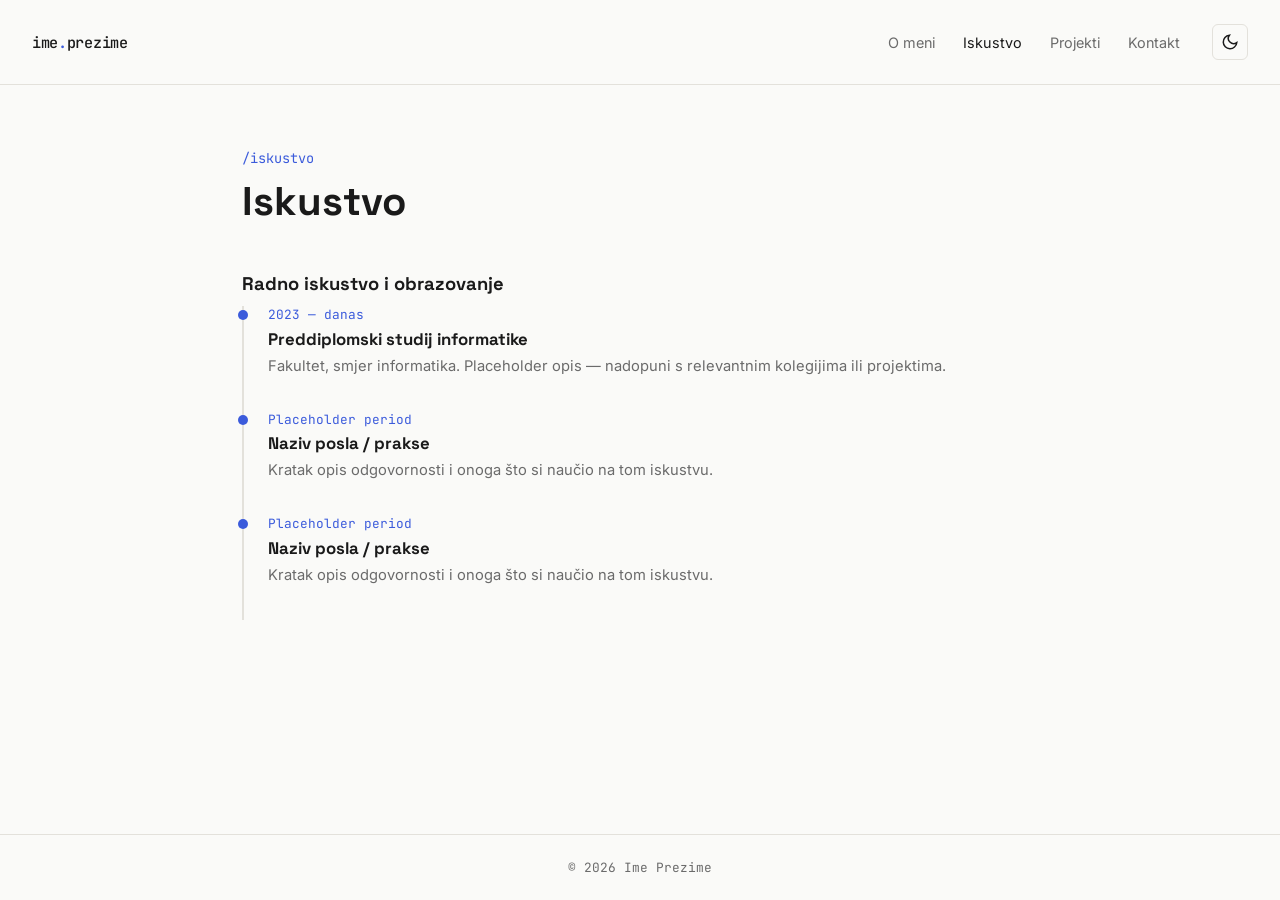
==== iskustvo.html @ db8a9c96 "Ispravljena struktura fajlova - premjesteno u root" ====
<!DOCTYPE html>
<html lang="hr">
<head>
<meta charset="UTF-8">
<meta name="viewport" content="width=device-width, initial-scale=1.0">
<title>Iskustvo — Ime Prezime</title>
<link rel="stylesheet" href="style.css">
</head>
<body>

<header>
  <div class="logo">ime<span>.</span>prezime</div>
  <nav>
    <ul>
      <li><a href="o-meni.html">O meni</a></li>
      <li><a href="iskustvo.html" class="active">Iskustvo</a></li>
      <li><a href="projekti.html">Projekti</a></li>
      <li><a href="kontakt.html">Kontakt</a></li>
    </ul>
    <button id="theme-toggle" aria-label="Promijeni temu">
      <svg class="icon-sun" viewBox="0 0 24 24" fill="none" stroke="currentColor" stroke-width="2"><circle cx="12" cy="12" r="4"/><path d="M12 2v2M12 20v2M4.93 4.93l1.41 1.41M17.66 17.66l1.41 1.41M2 12h2M20 12h2M4.93 19.07l1.41-1.41M17.66 6.34l1.41-1.41"/></svg>
      <svg class="icon-moon" viewBox="0 0 24 24" fill="none" stroke="currentColor" stroke-width="2"><path d="M21 12.79A9 9 0 1 1 11.21 3 7 7 0 0 0 21 12.79z"/></svg>
    </button>
  </nav>
</header>

<main>
  <div class="page-header">
    <span class="eyebrow mono">/iskustvo</span>
    <h1>Iskustvo</h1>
  </div>

  <section>
    <h2>Radno iskustvo i obrazovanje</h2>

    <div class="timeline-item">
      <span class="period mono">2023 — danas</span>
      <h3>Preddiplomski studij informatike</h3>
      <p>Fakultet, smjer informatika. Placeholder opis — nadopuni s relevantnim kolegijima ili projektima.</p>
    </div>

    <div class="timeline-item">
      <span class="period mono">Placeholder period</span>
      <h3>Naziv posla / prakse</h3>
      <p>Kratak opis odgovornosti i onoga što si naučio na tom iskustvu.</p>
    </div>

    <div class="timeline-item">
      <span class="period mono">Placeholder period</span>
      <h3>Naziv posla / prakse</h3>
      <p>Kratak opis odgovornosti i onoga što si naučio na tom iskustvu.</p>
    </div>
  </section>
</main>

<footer>
  © 2026 Ime Prezime
</footer>

<script src="script.js"></script>
</body>
</html>
---- style.css ----
@import url('https://fonts.googleapis.com/css2?family=Space+Grotesk:wght@400;500;700&family=Inter:wght@400;500&family=JetBrains+Mono:wght@400;500&display=swap');

:root {
  --bg: #FAFAF8;
  --text: #1A1A1A;
  --text-muted: #6B6B6B;
  --border: #E3E1DB;
  --accent: #3B5BDB;
  --card-bg: #FFFFFF;
  --transition: background-color 0.25s ease, color 0.25s ease, border-color 0.25s ease;
}

[data-theme="dark"] {
  --bg: #121212;
  --text: #EDEDED;
  --text-muted: #9A9A9A;
  --border: #2A2A2A;
  --accent: #6E8CFF;
  --card-bg: #1A1A1A;
}

* {
  margin: 0;
  padding: 0;
  box-sizing: border-box;
}

body {
  background: var(--bg);
  color: var(--text);
  font-family: 'Inter', sans-serif;
  transition: var(--transition);
  min-height: 100vh;
  display: flex;
  flex-direction: column;
}

h1, h2, h3 {
  font-family: 'Space Grotesk', sans-serif;
  font-weight: 700;
  line-height: 1.15;
}

a {
  color: inherit;
  text-decoration: none;
}

.mono {
  font-family: 'JetBrains Mono', monospace;
}

/* Header / nav */
header {
  display: flex;
  justify-content: space-between;
  align-items: center;
  padding: 1.5rem 2rem;
  border-bottom: 1px solid var(--border);
  transition: var(--transition);
}

.logo {
  font-family: 'JetBrains Mono', monospace;
  font-size: 0.95rem;
  font-weight: 500;
  letter-spacing: -0.02em;
}

.logo span {
  color: var(--accent);
}

nav {
  display: flex;
  align-items: center;
  gap: 2rem;
}

nav ul {
  list-style: none;
  display: flex;
  gap: 1.75rem;
}

nav a {
  font-size: 0.9rem;
  color: var(--text-muted);
  transition: color 0.2s ease;
}

nav a:hover,
nav a.active {
  color: var(--text);
}

#theme-toggle {
  background: none;
  border: 1px solid var(--border);
  border-radius: 6px;
  width: 36px;
  height: 36px;
  display: flex;
  align-items: center;
  justify-content: center;
  cursor: pointer;
  color: var(--text);
  transition: var(--transition), border-color 0.2s ease;
}

#theme-toggle:hover {
  border-color: var(--accent);
}

#theme-toggle svg {
  width: 18px;
  height: 18px;
}

[data-theme="dark"] .icon-sun { display: block; }
[data-theme="dark"] .icon-moon { display: none; }
[data-theme="light"] .icon-sun,
:root:not([data-theme]) .icon-sun { display: none; }
[data-theme="light"] .icon-moon,
:root:not([data-theme]) .icon-moon { display: block; }

/* Main content wrapper */
main {
  flex: 1;
  width: 100%;
  max-width: 860px;
  margin: 0 auto;
  padding: 4rem 2rem;
}

/* Landing hero */
.hero {
  margin-bottom: 4rem;
}

.eyebrow {
  font-family: 'JetBrains Mono', monospace;
  font-size: 0.85rem;
  color: var(--accent);
  margin-bottom: 1rem;
  display: block;
}

.hero h1 {
  font-size: clamp(2rem, 5vw, 3rem);
  margin-bottom: 1rem;
}

.hero p {
  color: var(--text-muted);
  font-size: 1.05rem;
  max-width: 560px;
  line-height: 1.6;
}

/* Cards grid */
.card-grid {
  display: grid;
  grid-template-columns: repeat(2, 1fr);
  gap: 1rem;
}

.card {
  background: var(--card-bg);
  border: 1px solid var(--border);
  border-radius: 10px;
  padding: 1.75rem;
  transition: var(--transition), border-color 0.2s ease, transform 0.2s ease;
  display: block;
}

.card:hover {
  border-color: var(--accent);
  transform: translateY(-2px);
}

.card .path {
  font-family: 'JetBrains Mono', monospace;
  font-size: 0.8rem;
  color: var(--accent);
  display: block;
  margin-bottom: 0.75rem;
}

.card h3 {
  font-size: 1.15rem;
  margin-bottom: 0.5rem;
}

.card p {
  color: var(--text-muted);
  font-size: 0.9rem;
  line-height: 1.5;
}

/* Subpage layout */
.page-header {
  margin-bottom: 3rem;
}

.page-header .eyebrow {
  margin-bottom: 0.75rem;
}

.page-header h1 {
  font-size: clamp(1.75rem, 4vw, 2.5rem);
}

section {
  margin-bottom: 2.5rem;
}

section h2 {
  font-size: 1.15rem;
  margin-bottom: 0.75rem;
  color: var(--text);
}

section p, section li {
  color: var(--text-muted);
  line-height: 1.7;
  font-size: 0.98rem;
}

section ul {
  padding-left: 1.2rem;
}

/* Timeline (iskustvo) */
.timeline-item {
  border-left: 2px solid var(--border);
  padding-left: 1.5rem;
  padding-bottom: 2rem;
  position: relative;
}

.timeline-item::before {
  content: '';
  position: absolute;
  left: -6px;
  top: 4px;
  width: 10px;
  height: 10px;
  border-radius: 50%;
  background: var(--accent);
}

.timeline-item .period {
  font-family: 'JetBrains Mono', monospace;
  font-size: 0.8rem;
  color: var(--accent);
  display: block;
  margin-bottom: 0.4rem;
}

.timeline-item h3 {
  font-size: 1.05rem;
  margin-bottom: 0.3rem;
}

.timeline-item p {
  font-size: 0.92rem;
}

/* Project cards (projekti) */
.project {
  border: 1px solid var(--border);
  border-radius: 10px;
  padding: 1.75rem;
  margin-bottom: 1.25rem;
  background: var(--card-bg);
  transition: var(--transition);
}

.project h3 {
  font-size: 1.1rem;
  margin-bottom: 0.5rem;
}

.project p {
  margin-bottom: 0.85rem;
}

.tags {
  display: flex;
  gap: 0.5rem;
  flex-wrap: wrap;
}

.tag {
  font-family: 'JetBrains Mono', monospace;
  font-size: 0.75rem;
  color: var(--accent);
  border: 1px solid var(--border);
  border-radius: 5px;
  padding: 0.2rem 0.55rem;
}

/* Contact page */
.contact-list {
  display: flex;
  flex-direction: column;
  gap: 0.5rem;
}

.contact-item {
  display: flex;
  align-items: center;
  gap: 1rem;
  padding: 1rem 0;
  border-bottom: 1px solid var(--border);
}

.contact-item .label {
  font-family: 'JetBrains Mono', monospace;
  font-size: 0.8rem;
  color: var(--text-muted);
  width: 100px;
  flex-shrink: 0;
}

.contact-item a,
.contact-item span {
  font-size: 1rem;
}

.contact-item a:hover {
  color: var(--accent);
}

/* Footer */
footer {
  border-top: 1px solid var(--border);
  padding: 1.5rem 2rem;
  text-align: center;
  font-size: 0.8rem;
  color: var(--text-muted);
  font-family: 'JetBrains Mono', monospace;
  transition: var(--transition);
}

/* Responsive */
@media (max-width: 640px) {
  header {
    flex-direction: column;
    gap: 1rem;
    padding: 1.25rem;
  }

  nav {
    width: 100%;
    justify-content: space-between;
  }

  nav ul {
    gap: 1.1rem;
  }

  main {
    padding: 2.5rem 1.25rem;
  }

  .card-grid {
    grid-template-columns: 1fr;
  }

  .contact-item {
    flex-direction: column;
    align-items: flex-start;
    gap: 0.3rem;
  }
}

/* Focus visibility */
a:focus-visible,
button:focus-visible {
  outline: 2px solid var(--accent);
  outline-offset: 2px;
}

@media (prefers-reduced-motion: reduce) {
  * {
    transition: none !important;
  }
}
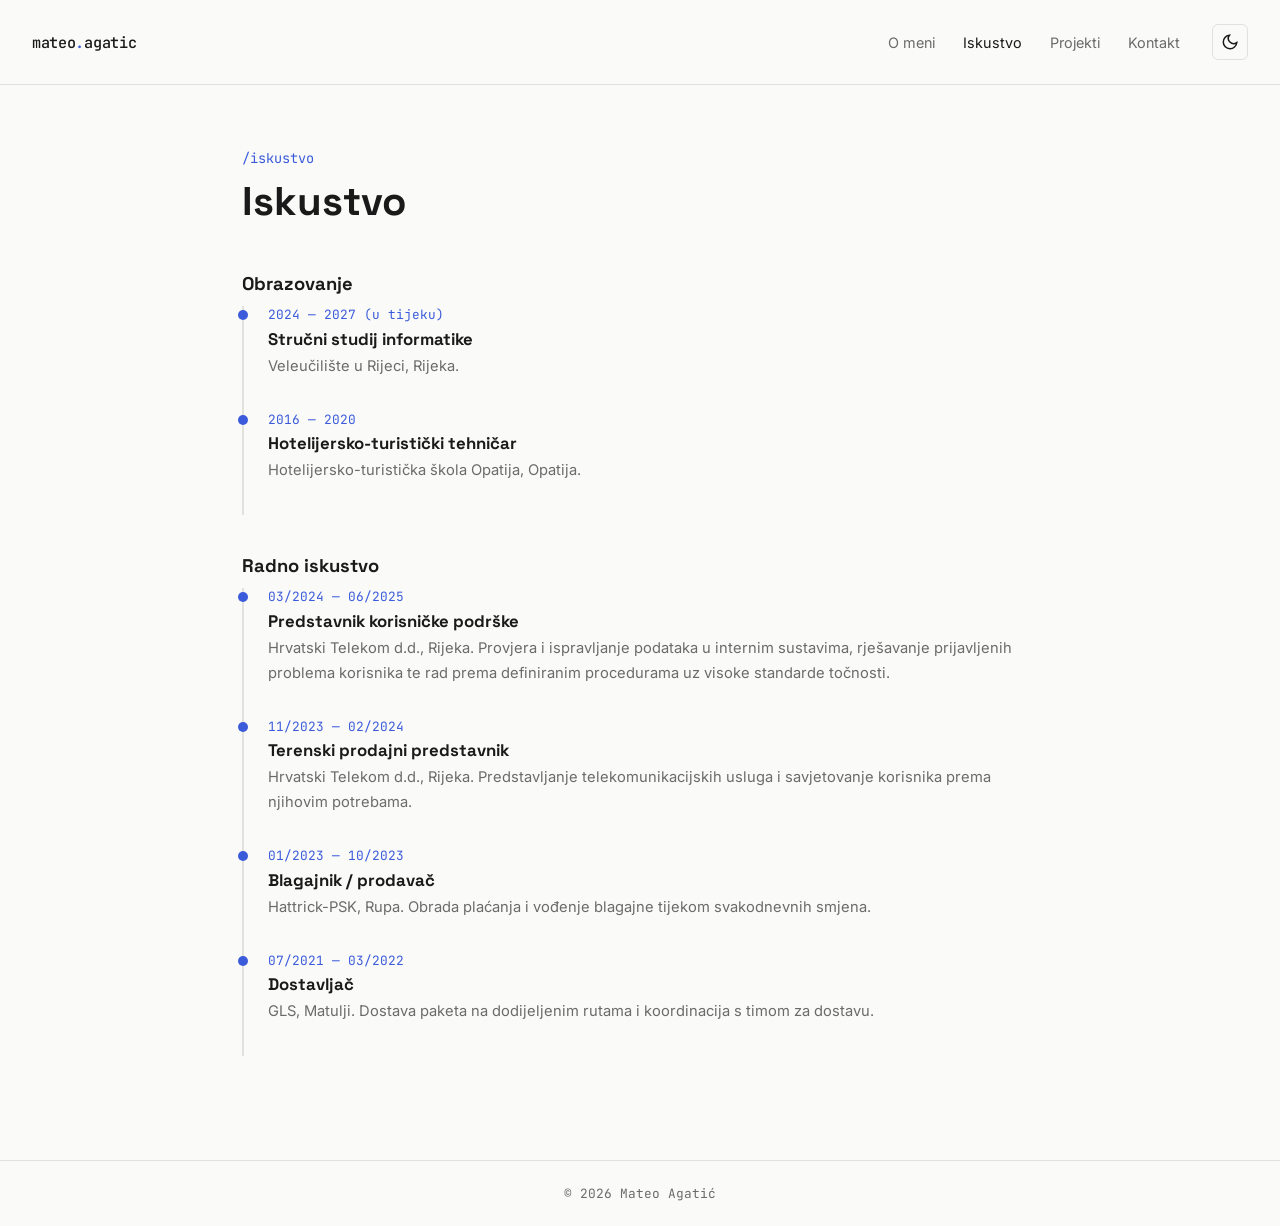
==== commit 934db9f6: "Dodano stvarno iskustvo i kontakt podaci" ====
--- a/iskustvo.html
+++ b/iskustvo.html
@@ -3,13 +3,13 @@
 <head>
 <meta charset="UTF-8">
 <meta name="viewport" content="width=device-width, initial-scale=1.0">
-<title>Iskustvo — Ime Prezime</title>
+<title>Iskustvo — Mateo Agatić</title>
 <link rel="stylesheet" href="style.css">
 </head>
 <body>
 
 <header>
-  <div class="logo">ime<span>.</span>prezime</div>
+  <div class="logo">mateo<span>.</span>agatic</div>
   <nav>
     <ul>
       <li><a href="o-meni.html">O meni</a></li>
@@ -31,30 +31,52 @@
   </div>
 
   <section>
-    <h2>Radno iskustvo i obrazovanje</h2>
+    <h2>Obrazovanje</h2>
 
     <div class="timeline-item">
-      <span class="period mono">2023 — danas</span>
-      <h3>Preddiplomski studij informatike</h3>
-      <p>Fakultet, smjer informatika. Placeholder opis — nadopuni s relevantnim kolegijima ili projektima.</p>
+      <span class="period mono">2024 — 2027 (u tijeku)</span>
+      <h3>Stručni studij informatike</h3>
+      <p>Veleučilište u Rijeci, Rijeka.</p>
     </div>
 
     <div class="timeline-item">
-      <span class="period mono">Placeholder period</span>
-      <h3>Naziv posla / prakse</h3>
-      <p>Kratak opis odgovornosti i onoga što si naučio na tom iskustvu.</p>
+      <span class="period mono">2016 — 2020</span>
+      <h3>Hotelijersko-turistički tehničar</h3>
+      <p>Hotelijersko-turistička škola Opatija, Opatija.</p>
+    </div>
+  </section>
+
+  <section>
+    <h2>Radno iskustvo</h2>
+
+    <div class="timeline-item">
+      <span class="period mono">03/2024 — 06/2025</span>
+      <h3>Predstavnik korisničke podrške</h3>
+      <p>Hrvatski Telekom d.d., Rijeka. Provjera i ispravljanje podataka u internim sustavima, rješavanje prijavljenih problema korisnika te rad prema definiranim procedurama uz visoke standarde točnosti.</p>
     </div>
 
     <div class="timeline-item">
-      <span class="period mono">Placeholder period</span>
-      <h3>Naziv posla / prakse</h3>
-      <p>Kratak opis odgovornosti i onoga što si naučio na tom iskustvu.</p>
+      <span class="period mono">11/2023 — 02/2024</span>
+      <h3>Terenski prodajni predstavnik</h3>
+      <p>Hrvatski Telekom d.d., Rijeka. Predstavljanje telekomunikacijskih usluga i savjetovanje korisnika prema njihovim potrebama.</p>
+    </div>
+
+    <div class="timeline-item">
+      <span class="period mono">01/2023 — 10/2023</span>
+      <h3>Blagajnik / prodavač</h3>
+      <p>Hattrick-PSK, Rupa. Obrada plaćanja i vođenje blagajne tijekom svakodnevnih smjena.</p>
+    </div>
+
+    <div class="timeline-item">
+      <span class="period mono">07/2021 — 03/2022</span>
+      <h3>Dostavljač</h3>
+      <p>GLS, Matulji. Dostava paketa na dodijeljenim rutama i koordinacija s timom za dostavu.</p>
     </div>
   </section>
 </main>
 
 <footer>
-  © 2026 Ime Prezime
+  © 2026 Mateo Agatić
 </footer>
 
 <script src="script.js"></script>
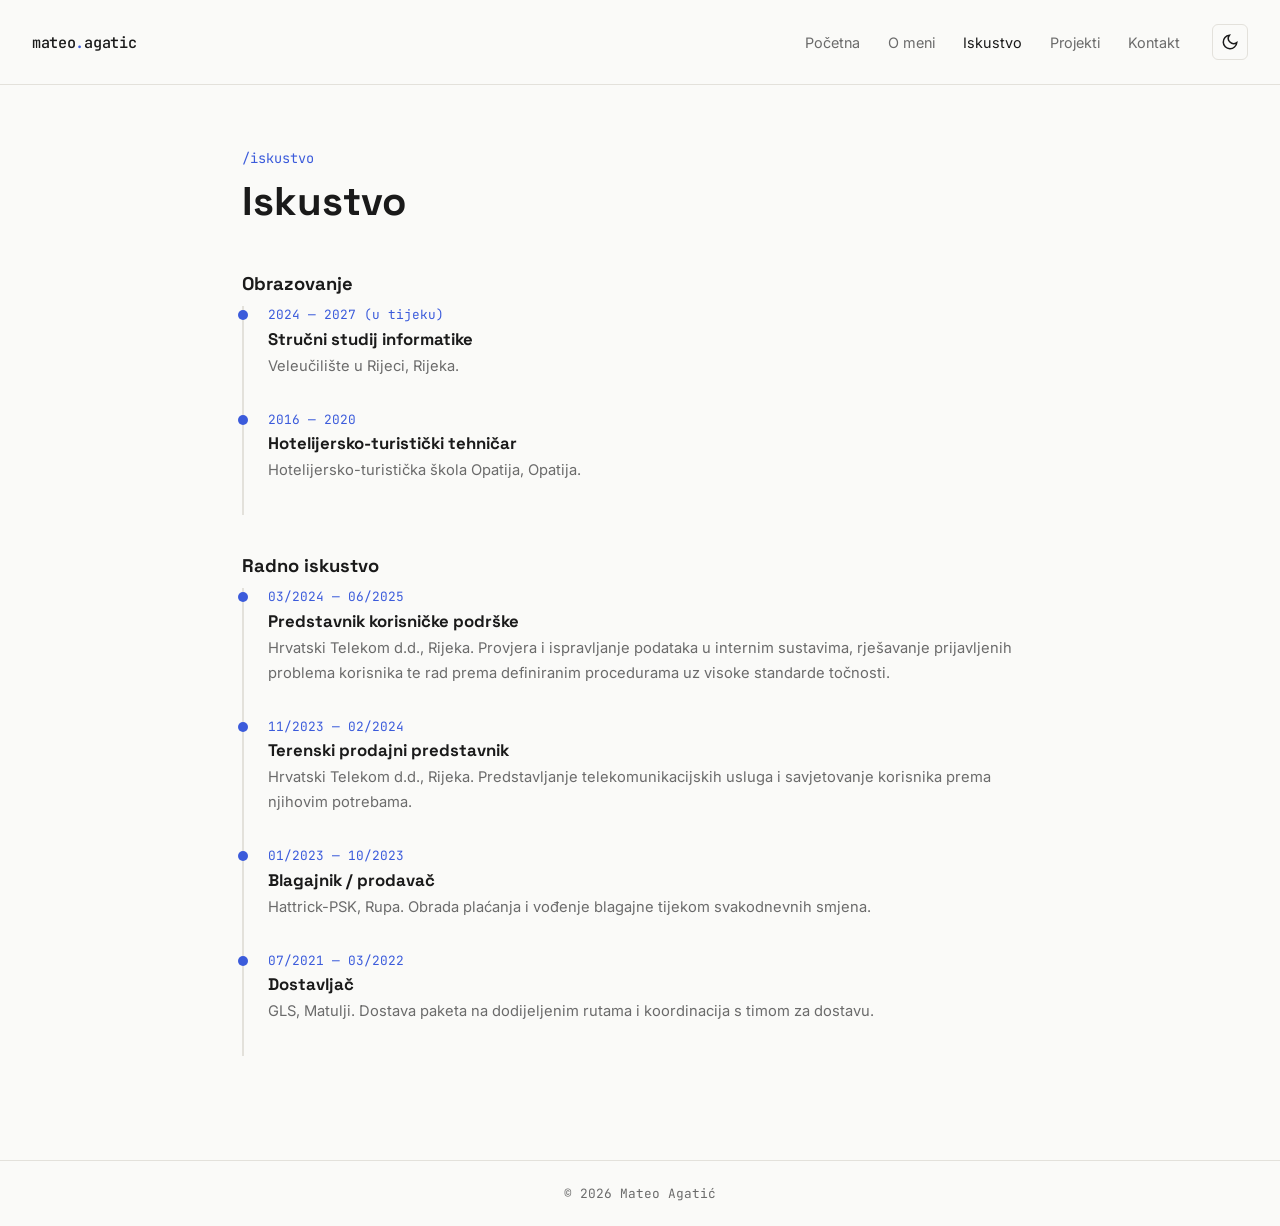
==== commit e5e8f8c8: "Ažuriran cijeli sadržaj stranice i navigacija" ====
--- a/iskustvo.html
+++ b/iskustvo.html
@@ -9,9 +9,10 @@
 <body>
 
 <header>
-  <div class="logo">mateo<span>.</span>agatic</div>
+  <a href="index.html" class="logo">mateo<span>.</span>agatic</a>
   <nav>
     <ul>
+      <li><a href="index.html">Početna</a></li>
       <li><a href="o-meni.html">O meni</a></li>
       <li><a href="iskustvo.html" class="active">Iskustvo</a></li>
       <li><a href="projekti.html">Projekti</a></li>
--- a/style.css
+++ b/style.css
@@ -65,6 +65,11 @@
   font-size: 0.95rem;
   font-weight: 500;
   letter-spacing: -0.02em;
+  transition: opacity 0.2s ease;
+}
+
+.logo:hover {
+  opacity: 0.75;
 }
 
 .logo span {
